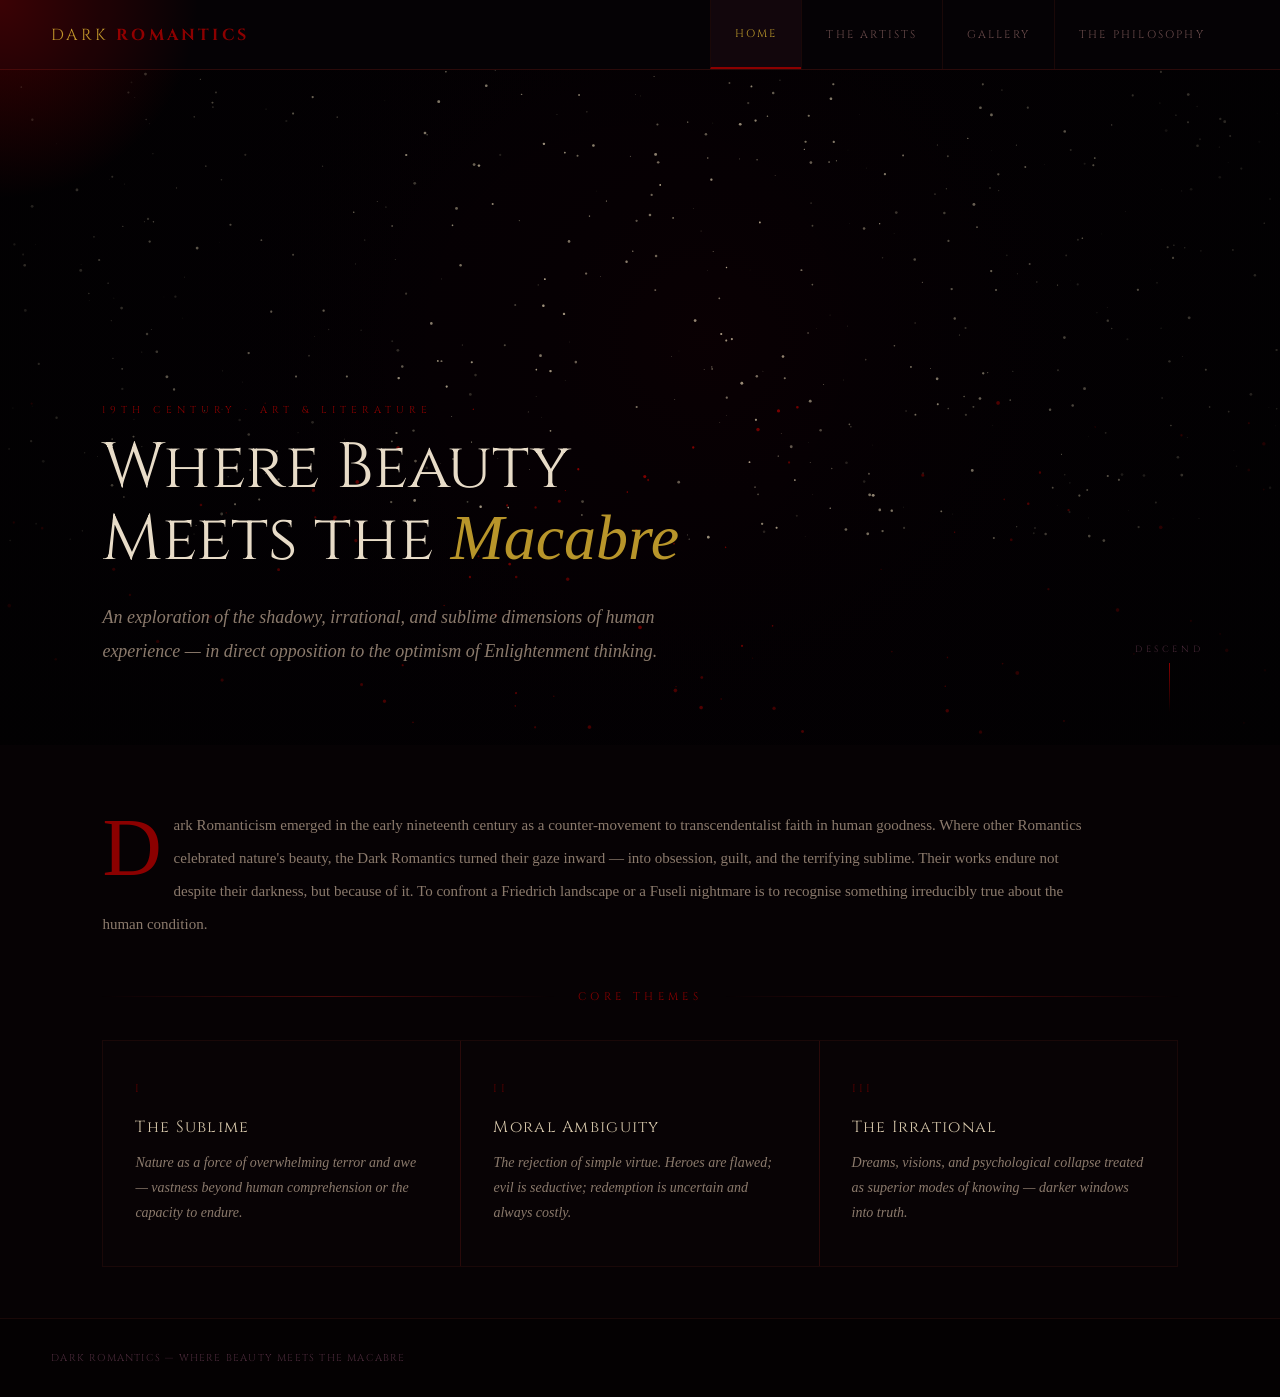
==== index.html @ 2dddf221 "Rename to index" ====
<!DOCTYPE html>
<html lang="en">

<head>
    <meta charset="UTF-8">
    <meta name="viewport" content="width=device-width, initial-scale=1.0">
    <title>Dark Romantics | The Macabre Sublime</title>
    <link rel="stylesheet" href="romantics.css">
</head>

<body>
    <div class="cursor-glow"></div>

    <nav class="nav">
        <div class="logo flicker-text">Dark <b>Romantics</b></div>
        <div class="nav-links">
            <div id="n0" class="nl active" data-page="home" data-index="0">Home</div>
            <div id="n1" class="nl" data-page="artists" data-index="1">The Artists</div>
            <div id="n2" class="nl" data-page="gallery" data-index="2">Gallery</div>
            <div id="n3" class="nl" data-page="phil" data-index="3">The Philosophy</div>
    </nav>

    <div class="pg on" id="pg-home">
        <div class="hero">
            <canvas id="hero-canvas" class="hero-canvas-el"></canvas>
            <div class="vignette"></div>
            <div class="hero-txt parallax-layer" data-speed="0.3">
                <div class="eyebrow slide-up delay-1">19th Century · Art & Literature</div>
                <div class="h1 flicker-text slide-up delay-1">Where Beauty<br>Meets the <i>Macabre</i></div>
                <p class="hero-sub slide-up delay-2">An exploration of the shadowy, irrational, and sublime dimensions
                    of human
                    experience — in direct opposition to the optimism of Enlightenment thinking.</p>
            </div>
            <div class="scroll-hint"><span>Descend</span>
                <div class="scroll-line"></div>
            </div>
        </div>

        <div class="hcontent slide-up">
            <p class="body-txt drop-cap">Dark Romanticism emerged in the early nineteenth century as a counter-movement
                to transcendentalist faith in human goodness. Where other Romantics celebrated nature's beauty, the Dark
                Romantics turned their gaze inward — into obsession, guilt, and the terrifying sublime. Their works
                endure not despite their darkness, but because of it. To confront a Friedrich landscape or a Fuseli
                nightmare is to recognise something irreducibly true about the human condition.</p>

            <div class="divider"><span class="sec-label">Core Themes</span></div>
            <div class="grid">
                <div class="tc hover-glow">
                    <div class="tc-num">I</div>
                    <div class="tc-title">The Sublime</div>
                    <p class="tc-body">Nature as a force of overwhelming terror and awe — vastness beyond human
                        comprehension or the capacity to endure.</p>
                </div>
                <div class="tc hover-glow">
                    <div class="tc-num">II</div>
                    <div class="tc-title">Moral Ambiguity</div>
                    <p class="tc-body">The rejection of simple virtue. Heroes are flawed; evil is seductive; redemption
                        is uncertain and always costly.</p>
                </div>
                <div class="tc hover-glow">
                    <div class="tc-num">III</div>
                    <div class="tc-title">The Irrational</div>
                    <p class="tc-body">Dreams, visions, and psychological collapse treated as superior modes of knowing
                        — darker windows into truth.</p>
                </div>
            </div>
        </div>
    </div>

    <div class="pg" id="pg-artists">
        <div class="hcontent slide-up delay-1" style="padding-bottom:32px">
            <div class="divider"><span class="sec-label">The Artists</span></div>
            <p class="body-txt" style="margin:0">The figures who defined the movement — painters, poets, and novelists
                who dared to illuminate what others feared to name.</p>
        </div>
        <div class="ag slide-up delay-2">
            <div class="ac hover-glow">
                <div class="ac-n">01</div>
                <div class="ac-name">Caspar David Friedrich</div>
                <div class="ac-dates">1774 – 1840 · German</div>
                <p class="ac-bio">The foremost landscape painter of the Romantic period. Friedrich's canvases place
                    solitary figures before vast, indifferent nature — his Rückenfigur technique immersing the viewer in
                    existential contemplation before horizons that offer no comfort.</p><span class="ac-tag">Sublime
                    Landscapes</span>
            </div>
            <div class="ac hover-glow">
                <div class="ac-n">02</div>
                <div class="ac-name">Francisco Goya</div>
                <div class="ac-dates">1746 – 1828 · Spanish</div>
                <p class="ac-bio">Goya's late Black Paintings are among the most harrowing works in Western art history
                    — a private vision of madness, war, and devouring myth painted directly onto the walls of his own
                    home, discovered only after his death.</p><span class="ac-tag">Horror & War</span>
            </div>
            <div class="ac hover-glow">
                <div class="ac-n">03</div>
                <div class="ac-name">Henry Fuseli</div>
                <div class="ac-dates">1741 – 1825 · Swiss–British</div>
                <p class="ac-bio">Fuseli's The Nightmare (1781) is the emblematic image of Dark Romanticism — a demon
                    crouching upon a sleeping woman as a pale horse looms through curtains, rendering the unconscious as
                    a site of violation and dread.</p><span class="ac-tag">Dreams & Demons</span>
            </div>
            <div class="ac hover-glow">
                <div class="ac-n">04</div>
                <div class="ac-name">Edgar Allan Poe</div>
                <div class="ac-dates">1809 – 1849 · American</div>
                <p class="ac-bio">Poe's tales and poems form the literary core of the movement. His exploration of
                    guilt, obsession, and psychological collapse — in The Tell-Tale Heart, The Raven, and The Fall of
                    the House of Usher — defined Gothic fiction for all generations that followed.</p><span
                    class="ac-tag">Gothic Fiction</span>
            </div>
        </div>
    </div>

    <div class="pg" id="pg-gallery">
        <div class="gal-intro slide-up delay-1">
            <div class="divider"><span class="sec-label">Gallery</span></div>
            <p class="body-txt" style="margin: 0;font-style: italic;text-align: center;">Hover to reveal each work from
                the canon. These atmospheric masterpieces now pull directly from the public domain archives.</p>
        </div>
        <div class="gal-grid slide-up delay-2">
            <a class="gi"
                href="https://en.wikipedia.org/wiki/Wanderer_above_the_Sea_of_Fog"
                target="_blank">
                <img src="img/Caspar_David_Friedrich_-_Wanderer_above_the_sea_of_fog.jpg" class="gi-img"
                    alt="Wanderer Above the Sea of Fog">
                <div class="gi-overlay">
                    <div class="gi-title">Wanderer Above the Sea of Fog</div>
                    <div class="gi-artist">Caspar David Friedrich</div>
                    <div class="gi-year">1818</div>
                </div>
            </a>
            <a class="gi"
                href="https://en.wikipedia.org/wiki/The_Nightmare"
                target="_blank">
                <img src="img/John_Henry_Fuseli_-_The_Nightmare.jpg" class="gi-img" alt="The Nightmare">
                <div class="gi-overlay">
                    <div class="gi-title">The Nightmare</div>
                    <div class="gi-artist">Henry Fuseli</div>
                    <div class="gi-year">1781</div>
                </div>
            </a>
            <a class="gi"
                href="https://en.wikipedia.org/wiki/Witches%27_Flight"
                target="_blank">
                <img src="img/Witches_Flight_Goya.jpg" class="gi-img" alt="Witches' Flight">
                <div class="gi-overlay">
                    <div class="gi-title">Witches' Flight</div>
                    <div class="gi-artist">Francisco Goya</div>
                    <div class="gi-year">1798</div>
                </div>
            </a>
            <a class="gi"
                href="https://en.wikipedia.org/wiki/Two_Men_Contemplating_the_Moon"
                target="_blank">
                <img src="img/Caspar_David_Friedrich_-_Two_Men_Contemplating_the_Moon_-_Google_Art_Project.jpg"
                    class="gi-img" alt="Two Men Contemplating the Moon">
                <div class="gi-overlay">
                    <div class="gi-title">Two Men Contemplating the Moon</div>
                    <div class="gi-artist">Caspar David Friedrich</div>
                    <div class="gi-year">1825</div>
                </div>
            </a>
            <a class="gi"
                href="https://en.wikipedia.org/wiki/The_Third_of_May_1808"
                target="_blank">
                <img src="img/El_tres_de_mayo_de_1808_en_Madrid.jpg" class="gi-img" alt="The Third of May 1808">
                <div class="gi-overlay">
                    <div class="gi-title">The Third of May 1808</div>
                    <div class="gi-artist">Francisco Goya</div>
                    <div class="gi-year">1814</div>
                </div>
            </a>
            <a class="gi"
                href="https://en.wikipedia.org/wiki/The_Abbey_in_the_Oakwood"
                target="_blank">
                <img src="img/Caspar_David_Friedrich_-_Abtei_im_Eichwald_-_Google_Art_Project.jpg" class="gi-img"
                    alt="The Abbey in the Oakwood">
                <div class="gi-overlay">
                    <div class="gi-title">The Abbey in the Oakwood</div>
                    <div class="gi-artist">Caspar David Friedrich</div>
                    <div class="gi-year">1810</div>
                </div>
            </a>
        </div>
    </div>

    <div class="pg" id="pg-phil">
        <div class="phil slide-up delay-1">
            <div class="phil-side">
                <div class="phil-toc-head">Contents</div>
                <div class="ti on" data-phil="o">Origins of the movement</div>
                <div class="ti" data-phil="e">Against Enlightenment</div>
                <div class="ti" data-phil="s">The Burkean Sublime</div>
                <div class="ti" data-phil="l">Legacy & influence</div>
            </div>
            <div class="phil-main">
                <div id="pp-o" class="phil-section on">
                    <div class="ph2">Origins of the movement</div>
                    <div class="phil-body">
                        <p>Dark Romanticism did not arise from a vacuum. It emerged in the early decades of the nineteenth century as the shadow-self of mainstream Romanticism — sharing its rejection of Enlightenment rationalism, but diverging sharply in its conclusions about human nature and the natural world.</p>
                        <p>Where figures like Wordsworth saw nature as a source of moral instruction and spiritual renewal, the Dark Romantics — Friedrich, Goya, Fuseli, and their literary counterparts — experienced the same sublime landscapes as something altogether more terrifying: vast, indifferent, and alien to the human soul.</p>
                        <div class="blockquote"><p>"The boundaries of my domain are the boundaries of the universe."</p><cite>— Attributed to Friedrich's artistic philosophy</cite></div>
                        <p>The movement's origins are inseparable from the political upheavals of the era: the Napoleonic Wars, the failure of revolutionary idealism, and the dawning realisation that reason alone could not secure human dignity.</p>
                    </div>
                </div>
                <div id="pp-e" class="phil-section">
                    <div class="ph2">Against Enlightenment</div>
                    <div class="phil-body">
                        <p>The Enlightenment project rested on confidence in reason as the engine of human progress. Dark Romanticism constitutes a sustained artistic rebuttal of this faith — turning instead toward dreams, visions, psychological obsession, and the parts of experience that reason could neither explain nor contain.</p>
                        <div class="blockquote"><p>"The sleep of reason produces monsters."</p><cite>— Francisco Goya, Los Caprichos No. 43, 1799</cite></div>
                        <p>Goya's meaning is characteristically ambiguous: it is unclear whether the monsters arise because reason sleeps, or whether reason itself is the monster revealed in sleep. This irresolution is the movement's truest philosophical signature.</p>
                    </div>
                </div>
                <div id="pp-s" class="phil-section">
                    <div class="ph2">The Burkean Sublime</div>
                    <div class="phil-body">
                        <p>Edmund Burke's 1757 treatise distinguished the beautiful — harmonious, finite, reassuring — from the sublime: vast, obscure, powerful, and verging on terror. For the Dark Romantics, this terror was not merely aesthetic but existential.</p>
                        <p>Friedrich's figures stand at cliff edges, their backs turned to the viewer, gazing into distances that dwarf and potentially annihilate the self. The sublimity is not uplifting. It is vertiginous. It is a confrontation with the possibility that the universe is not arranged for human comfort.</p>
                    </div>
                </div>
                <div id="pp-l" class="phil-section">
                    <div class="ph2">Legacy & influence</div>
                    <div class="phil-body">
                        <p>The influence of Dark Romanticism on subsequent cultural history is immense. The movement directly prefigures Symbolism and Expressionism in the visual arts; in literature, it plants the seeds of Gothic fiction, horror, and the psychological novel.</p>
                        <p>Contemporary artists from Anselm Kiefer to Guillermo del Toro have acknowledged the movement's enduring power. In an age of accelerating technological optimism, Dark Romanticism's insistence on the irreducible darkness at the heart of human experience feels, if anything, more urgently necessary than ever.</p>
                    </div>
                </div>
            </div>
        </div>
    </div>

    <div class="foot">
        <span class="foot-copy">Dark Romantics — Where Beauty Meets the Macabre</span>
    </div>

    <script src="romantics.js"></script>
</body>

</html>
---- romantics.css ----
@import url('https://fonts.googleapis.com/css2?family=IM+Fell+English:ital@0;1&family=Cinzel:wght@400;600&display=swap');

* {
    margin: 0;
    padding: 0;
    box-sizing: border-box;
}

:root {
    --black: #060204;
    --redblack: #0a0407;
    --bloodred: #8b0000;
    --darkred: #5a0000;
    --white: #e8dcc8;
    --sand: #d4c5a9;
    --grey: #8b7a6c;
    --gold: #b8952a;
    --serif: 'TEXT', Georgia, serif;
    --display: 'Cinzel', Georgia, serif;
}

body {
    width: 100%;
    max-width: 100% !important;
    min-height: 100vh;
    overflow-x: hidden;
    scroll-behavior: smooth;

    background: var(--black);
    display: flex;
    flex-direction: column;

    color: var(--grey);
}

/* Cursor */
body {
    cursor: none;
}

.cursor-glow {
    position: fixed;
    top: 0;
    left: 0;
    width: 400px;
    height: 400px;
    background: radial-gradient(circle, rgba(139, 0, 0, 0.395), rgba(0, 0, 0, 0) 70%);
    border-radius: 50%;
    transform: translate(-50%, -50%);
    pointer-events: none;
    z-index: 9999;
    transition: opacity 0.3s;
    mix-blend-mode: screen;
}

/* Animaton */
@keyframes candleFlicker {

    0%,
    100% {
        opacity: 1;
        text-shadow: 0 0 10px rgba(139, 0, 0, 0.4);
    }

    50% {
        opacity: 0.8;
        text-shadow: 0 0 2px rgba(139, 0, 0, 0.2);
    }

    75% {
        opacity: 0.95;
        text-shadow: 0 0 15px rgba(139, 0, 0, 0.6);
    }
}

.flicker-text {
    animation: candleFlicker 4s infinite alternate;
}

.hover-glow {
    transition: all 0.5s cubic-bezier(0.2, 0.8, 0.2, 1);
}

.hover-glow:hover {
    transform: translateY(-5px);
    box-shadow: 0 10px 30px rgba(0, 0, 0, 0.8), inset 0 0 20px rgba(139, 0, 0, 0.1);
}

.slide-up {
    opacity: 0;
    transform: translateY(30px);
}

.pg.on .slide-up {
    animation: slideUpAnim 0.8s cubic-bezier(0.2, 0.8, 0.2, 1) forwards;
}

.pg.on .delay-1 {
    animation-delay: 0.1s;
}

.pg.on .delay-2 {
    animation-delay: 0.3s;
}

@keyframes slideUpAnim {
    to {
        opacity: 1;
        transform: translateY(0);
    }
}

/* Nav */
.nav {
    background: rgba(6, 3, 6, 0.95);
    backdrop-filter: blur(10px);
    border-bottom: 1px solid #2a0a0a;
    display: flex;
    align-items: center;
    justify-content: space-between;
    padding: 0 4vw;
    height: 70px;
    position: sticky;
    top: 0;
    z-index: 100;
}

.logo {
    font-family: var(--display);
    font-size: 16px;
    letter-spacing: .2em;
    color: var(--gold);
    text-transform: uppercase;
}

.logo b {
    color: var(--bloodred);
}

.nav-links {
    display: flex;
    height: 100%;
}

.nl {
    font-family: var(--display);
    font-size: 11px;
    letter-spacing: .2em;
    text-transform: uppercase;
    color: #6a4b4b;
    padding: 0 24px;
    display: flex;
    align-items: center;
    border-left: 1px solid #1a0808;
    transition: 0.4s;
}

.nl:hover,
.nl.active {
    color: var(--sand);
    background: #12060c;
}

.nl.active {
    color: var(--gold);
    border-bottom: 2px solid var(--bloodred);
}

/* Pages */
.pg {
    display: none;
    flex: 1;
}

.pg.on {
    display: block;
}

.hero {
    position: relative;
    height: 75vh;
    min-height: 500px;
    background: #030103;
    overflow: hidden;
    display: flex;
    align-items: flex-end;
    padding: 6vw 8vw;
}

.hero-canvas-el {
    position: absolute;
    inset: 0;
    width: 100%;
    height: 100%;
}

.vignette {
    position: absolute;
    inset: 0;
    background: radial-gradient(circle at 50% 40%, transparent 20%, rgba(2, 1, 2, 0.95) 100%);
    pointer-events: none;
}

.hero-txt {
    position: relative;
    z-index: 2;
    max-width: 800px;
}

.eyebrow {
    font-family: var(--display);
    font-size: 10px;
    letter-spacing: .5em;
    color: var(--bloodred);
    text-transform: uppercase;
    margin-bottom: 16px;
}

.h1 {
    font-family: var(--display);
    font-size: clamp(40px, 5vw, 64px);
    color: var(--white);
    line-height: 1.1;
    font-weight: 400;
    margin-bottom: 24px;
}

.h1 i {
    color: var(--gold);
    font-style: italic;
    font-family: var(--serif);
}

.hero-sub {
    font-family: var(--serif);
    font-size: clamp(14px, 1.5vw, 18px);
    color: var(--grey);
    max-width: 600px;
    line-height: 1.9;
    font-style: italic;
}

.scroll-hint {
    position: absolute;
    bottom: 32px;
    right: 6vw;
    z-index: 2;
    display: flex;
    flex-direction: column;
    align-items: center;
    gap: 8px;
}

.scroll-hint span {
    font-family: var(--display);
    font-size: 9px;
    letter-spacing: .4em;
    color: #4a2a3a;
    text-transform: uppercase;
}

.scroll-line {
    width: 1px;
    height: 50px;
    background: linear-gradient(to bottom, var(--bloodred), transparent);
    animation: scrollpulse 2.5s ease-in-out infinite;
}

@keyframes scrollpulse {

    0%,
    100% {
        transform: scaleY(0.3);
        opacity: 0.2;
        transform-origin: top;
    }

    50% {
        transform: scaleY(1);
        opacity: 1;
        transform-origin: top;
    }
}

.hcontent {
    padding: 5vw 8vw 2vw;
}

.drop-cap::first-letter {
    font-family: var(--serif);
    float: left;
    font-size: 82px;
    line-height: .75;
    color: var(--bloodred);
    margin: 0 12px 0 0;
    padding-top: 8px;
}

.body-txt {
    font-family: var(--serif);
    font-size: 15px;
    color: var(--grey);
    line-height: 2.2;
    margin-bottom: 36px;
    max-width: 1000px;
}

.sec-label {
    font-family: var(--display);
    font-size: 11px;
    letter-spacing: .4em;
    color: var(--bloodred);
    text-transform: uppercase;
}

.divider {
    display: flex;
    align-items: center;
    gap: 24px;
    margin: 48px 0 36px;
}

.divider::before,
.divider::after {
    content: '';
    flex: 1;
    height: 1px;
    background: linear-gradient(90deg, transparent, #4a0a0a, transparent);
}

/* Pages Grids */
.grid {
    display: grid;
    grid-template-columns: repeat(auto-fit, minmax(300px, 1fr));
    gap: 1px;
    background: #2a0a0a;
    border: 1px solid #1a0808;
    margin-bottom: 2vw;
}

.tc {
    background: #080305;
    padding: 40px 32px;
    position: relative;
    overflow: hidden;
}

.tc-num {
    font-family: var(--display);
    font-size: 11px;
    letter-spacing: .3em;
    color: var(--darkred);
    margin-bottom: 20px;
}

.tc-title {
    font-family: var(--display);
    font-size: 16px;
    color: var(--sand);
    margin-bottom: 12px;
    letter-spacing: .08em;
}

.tc-body {
    font-family: var(--serif);
    font-size: 14px;
    color: var(--grey);
    line-height: 1.8;
    font-style: italic;
}

.ag {
    display: grid;
    grid-template-columns: repeat(auto-fit, minmax(400px, 1fr));
    gap: 1px;
    background: #2a0a0a;
    margin: 0 8vw 4vw;
    border: 1px solid #1a0808;
}

.ac {
    background-color: #080305;
    padding: 48px;
    border-left: 3px solid transparent;
}

.ac:hover {
    border-left-color: var(--bloodred);
}

.ac-n {
    font-family: var(--display);
    font-size: 10px;
    letter-spacing: .2em;
    color: #4a2a2a;
    margin-bottom: 12px;
}

.ac-name {
    font-family: var(--display);
    font-size: 24px;
    color: var(--white);
    margin-bottom: 6px;
}

.ac-dates {
    font-family: var(--serif);
    font-size: 13px;
    color: #7a4a4a;
    margin-bottom: 20px;
    letter-spacing: .08em;
    font-style: italic;
}

.ac-bio {
    font-family: var(--serif);
    font-size: 15px;
    color: var(--grey);
    line-height: 1.9;
    font-style: italic;
}

.ac-tag {
    display: inline-block;
    margin-top: 24px;
    font-family: var(--display);
    font-size: 9px;
    letter-spacing: .2em;
    text-transform: uppercase;
    color: var(--bloodred);
    border: 1px solid #3a0808;
    padding: 6px 16px;
    background: rgba(139, 0, 0, 0.05);
}

.gal-grid {
    display: grid;
    grid-template-columns: repeat(auto-fill, minmax(300px, 1fr));
    gap: 1px;
    background: #2a0a0a;
    margin: 0 8vw 4vw;
    border: 1px solid #1a0808;
}

.gi {
    position: relative;
    overflow: hidden;
    aspect-ratio: 2/3;
    background: #050203;
    cursor: none;
    display: block;
    color: inherit;
    text-decoration: none;
}

.gi-img {
    width: 100%;
    height: 100%;
    object-fit: scale-down;
    filter: brightness(0.6) contrast(1.1) saturate(0.8) sepia(0.2);
    transition: filter 0.6s ease, transform 1s ease;
}

.gi:hover .gi-img {
    filter: brightness(0.3) contrast(1.3) saturate(0.5);
    transform: scale(1.05);
}

.gi-overlay {
    position: absolute;
    inset: 0;
    background: linear-gradient(to top, rgba(4, 1, 4, 0.98), rgba(4, 1, 4, 0.1));
    display: flex;
    flex-direction: column;
    align-items: center;
    justify-content: flex-end;
    padding: 40px 32px;
    opacity: 0;
    transition: opacity .6s ease;
    border-bottom: 2px solid var(--bloodred);
}

.gi:hover .gi-overlay {
    opacity: 1;
}

.gi-title {
    font-family: var(--display);
    font-size: 16px;
    color: var(--sand);
    text-align: center;
    margin-bottom: 12px;
    letter-spacing: .08em;
    line-height: 1.4;
}

.gi-artist {
    font-family: var(--serif);
    font-size: 13px;
    color: var(--bloodred);
    letter-spacing: .1em;
    font-style: italic;
}

.gi-year {
    font-family: var(--display);
    font-size: 10px;
    letter-spacing: .25em;
    color: #6a4040;
    margin-top: 10px;
}

.phil {
    display: grid;
    grid-template-columns: 300px 1fr;
    border-top: 1px solid #1a0808;
    min-height: 70vh;
}

.phil-side {
    background: #060204;
    border-right: 1px solid #1a0808;
    padding: 5vw 3vw;
}

.phil-toc-head {
    font-family: var(--display);
    font-size: 11px;
    letter-spacing: .35em;
    color: var(--darkred);
    margin-bottom: 32px;
    text-transform: uppercase;
}

.ti {
    font-family: var(--serif);
    font-size: 15px;
    color: #6a4b4b;
    padding: 16px 0;
    border-bottom: 1px solid #150810;
    cursor: none;
    transition: all .3s ease;
    font-style: italic;
}

.ti:hover {
    color: var(--sand);
    padding-left: 8px;
}

.ti.on {
    color: var(--white);
    padding-left: 12px;
    border-bottom-color: var(--bloodred);
}

.ti.on::before {
    content: '— ';
    color: var(--bloodred);
}

.phil-section.on {
    display: block;
}

.phil-section {
    display: none;
}

.phil-main {
    padding: 6vw 8vw;
    background: #080305;
}

.ph2 {
    font-family: var(--display);
    font-size: 28px;
    color: var(--white);
    font-weight: 400;
    margin-bottom: 32px;
    letter-spacing: .05em;
}

.phil-body {
    font-family: var(--serif);
    font-size: 16px;
    color: var(--grey);
    line-height: 2.2;
    font-style: italic;
    max-width: 800px;
}

.phil-body p {
    margin-bottom: 24px;
}

.blockquote {
    border-left: 2px solid var(--bloodred);
    padding: 24px 32px;
    margin: 40px 0;
    background: linear-gradient(90deg, #0d0406, transparent);
}

.blockquote p {
    font-family: var(--serif);
    font-size: 19px;
    color: var(--sand);
    font-style: italic;
    line-height: 1.8;
    margin: 0 0 16px;
}

.blockquote cite {
    font-family: var(--display);
    font-size: 10px;
    letter-spacing: .2em;
    color: var(--bloodred);
    text-transform: uppercase;
}

/* Footer */
.foot {
    background: #040102;
    border-top: 1px solid #1a0808;
    padding: 32px 4vw;
    display: flex;
    justify-content: space-between;
    align-items: center;
    margin-top: auto;
}

.foot-copy {
    font-family: var(--display);
    font-size: 10px;
    color: #4a2a3a;
    text-transform: uppercase;
    letter-spacing: .12em;
}
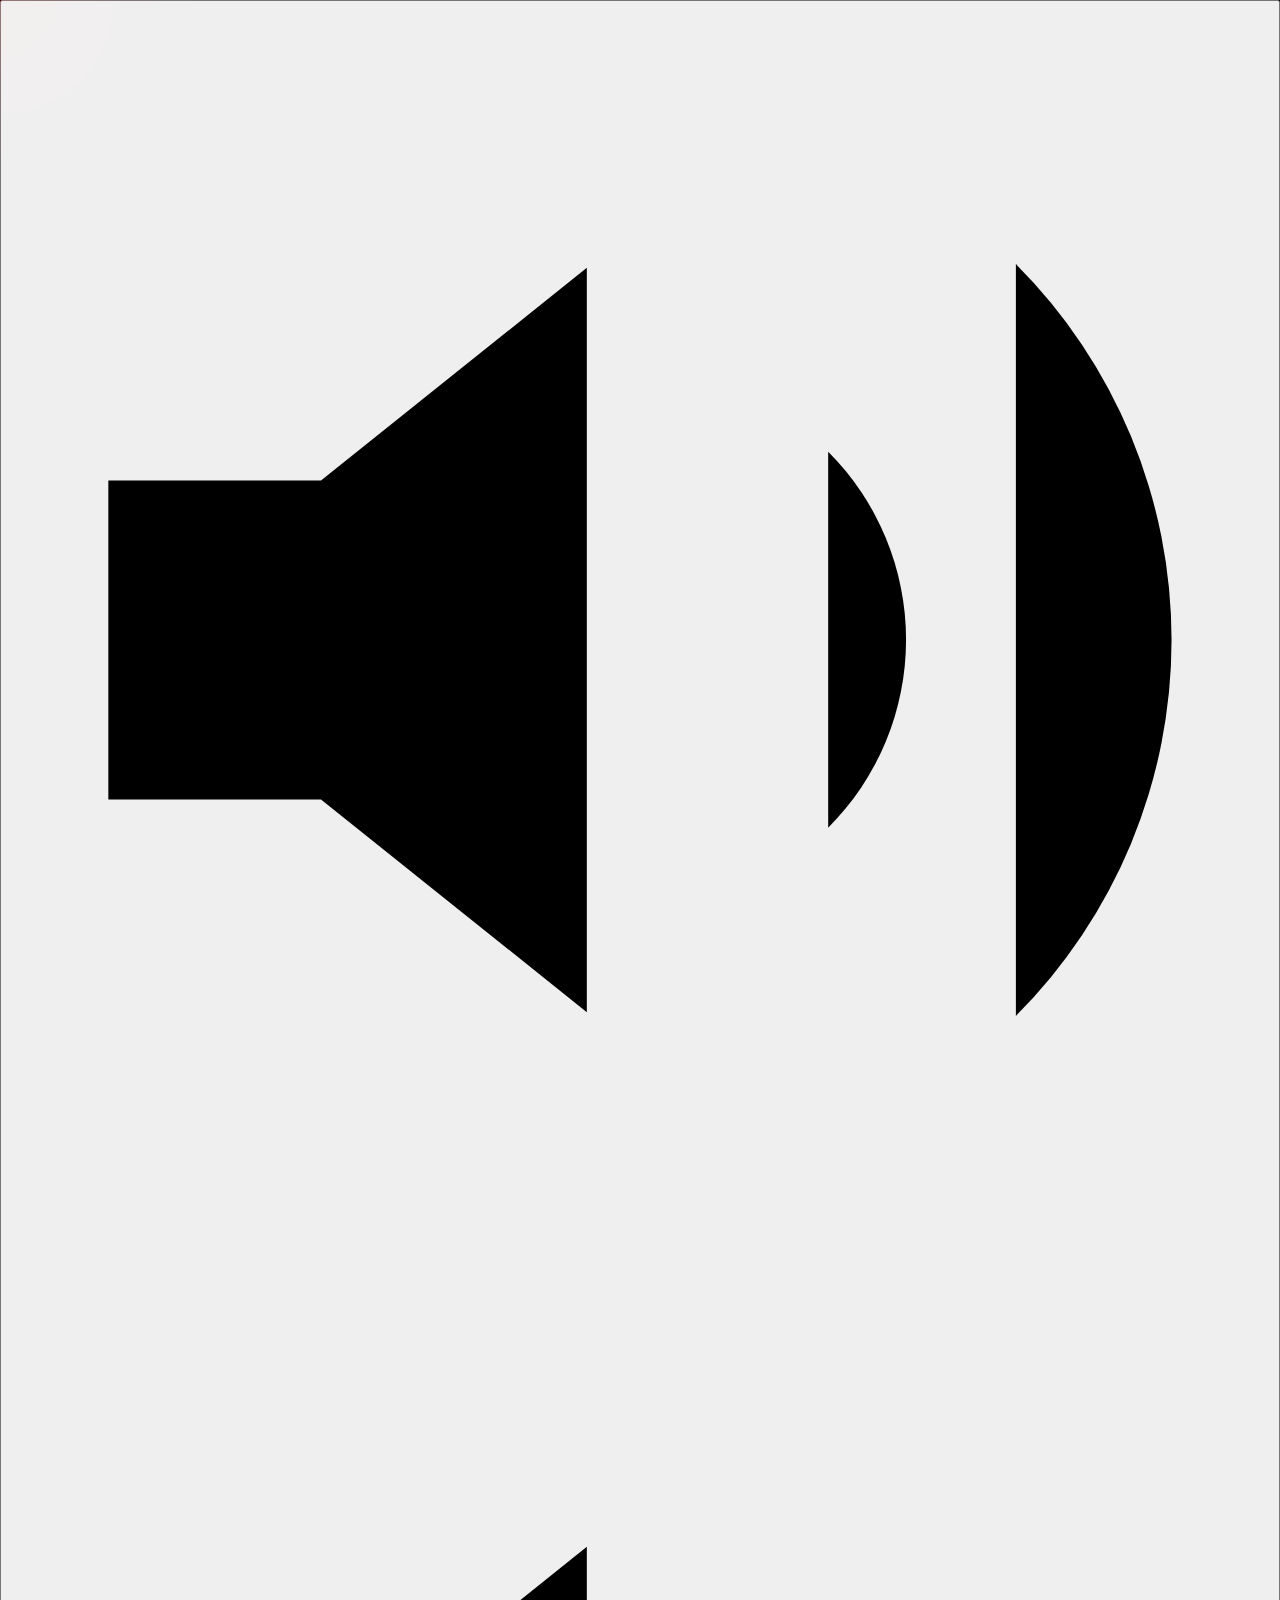
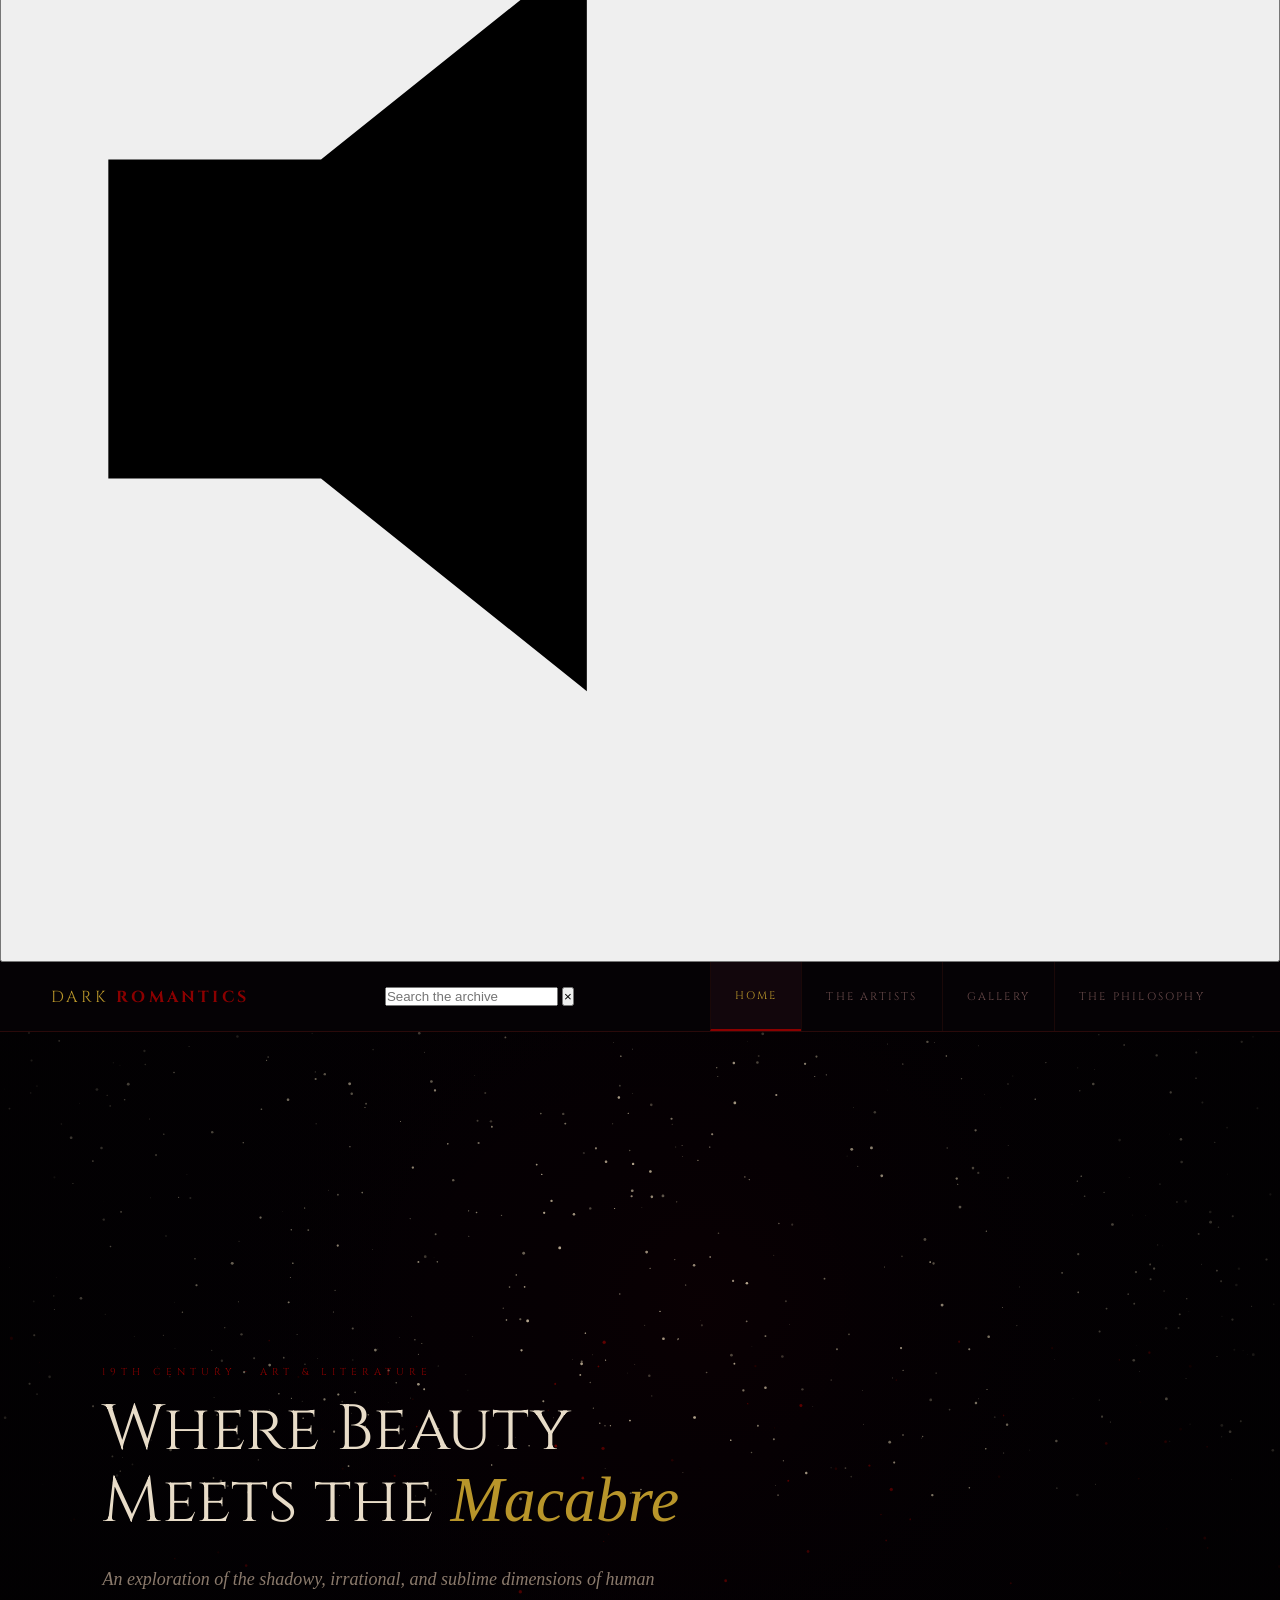
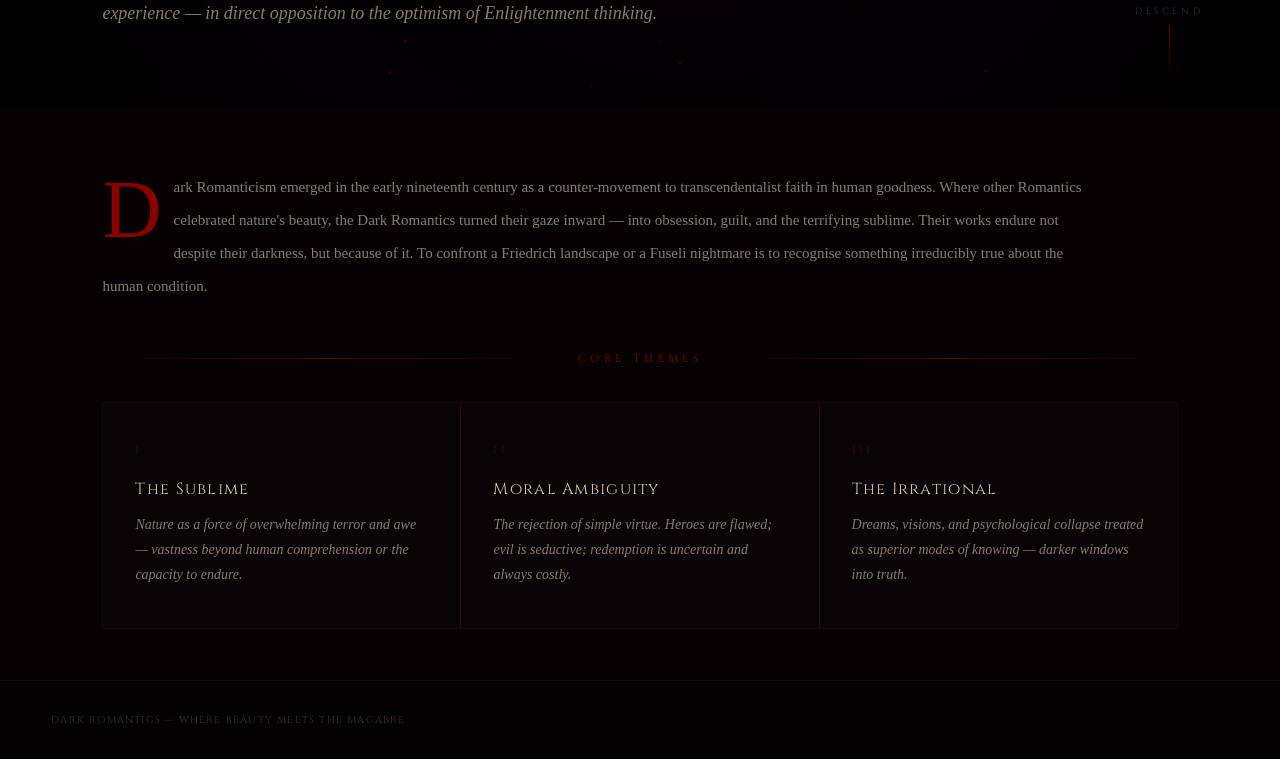
==== commit d4cf933a: "Update index.html" ====
--- a/index.html
+++ b/index.html
@@ -10,14 +10,36 @@
 
 <body>
     <div class="cursor-glow"></div>
+    <audio id="bg-music" src="assets/903efba0-f496-4e59-9532-8236be4bcba6.mp3" preload="auto" loop></audio>
+    <button class="music-toggle" type="button">
+        <svg class="music-toggle-icon music-toggle-icon--volume-2 lucide lucide-volume-2" data-icon="lucide:volume-2"
+            viewBox="0 0 24 24">
+            <path d="M11 5 6 9H2v6h4l5 4V5Z"></path>
+            <path d="M15.54 8.46a5 5 0 0 1 0 7.07"></path>
+            <path d="M19.07 4.93a10 10 0 0 1 0 14.14"></path>
+        </svg>
+        <svg class="music-toggle-icon music-toggle-icon--volume-x lucide lucide-volume-x" data-icon="lucide:volume-x"
+            viewBox="0 0 24 24">
+            <path d="M11 5 6 9H2v6h4l5 4V5Z"></path>
+            <path d="m22 9-6 6"></path>
+            <path d="m16 9 6 6"></path>
+        </svg>
+    </button>
 
     <nav class="nav">
         <div class="logo flicker-text">Dark <b>Romantics</b></div>
+        <div class="site-search" role="search">
+            <input class="site-search-input" type="search" autocomplete="off" spellcheck="false"
+                aria-label="Search Dark Romantics" placeholder="Search the archive">
+            <button class="site-search-clear" type="button" aria-label="Clear search">&times;</button>
+            <div class="site-search-results" role="listbox" aria-label="Search results"></div>
+        </div>
         <div class="nav-links">
             <div id="n0" class="nl active" data-page="home" data-index="0">Home</div>
             <div id="n1" class="nl" data-page="artists" data-index="1">The Artists</div>
             <div id="n2" class="nl" data-page="gallery" data-index="2">Gallery</div>
             <div id="n3" class="nl" data-page="phil" data-index="3">The Philosophy</div>
+        </div>
     </nav>
 
     <div class="pg on" id="pg-home">
@@ -118,9 +140,7 @@
                 the canon. These atmospheric masterpieces now pull directly from the public domain archives.</p>
         </div>
         <div class="gal-grid slide-up delay-2">
-            <a class="gi"
-                href="https://en.wikipedia.org/wiki/Wanderer_above_the_Sea_of_Fog"
-                target="_blank">
+            <a class="gi" href="https://en.wikipedia.org/wiki/Wanderer_above_the_Sea_of_Fog" target="_blank">
                 <img src="img/Caspar_David_Friedrich_-_Wanderer_above_the_sea_of_fog.jpg" class="gi-img"
                     alt="Wanderer Above the Sea of Fog">
                 <div class="gi-overlay">
@@ -129,9 +149,7 @@
                     <div class="gi-year">1818</div>
                 </div>
             </a>
-            <a class="gi"
-                href="https://en.wikipedia.org/wiki/The_Nightmare"
-                target="_blank">
+            <a class="gi" href="https://en.wikipedia.org/wiki/The_Nightmare" target="_blank">
                 <img src="img/John_Henry_Fuseli_-_The_Nightmare.jpg" class="gi-img" alt="The Nightmare">
                 <div class="gi-overlay">
                     <div class="gi-title">The Nightmare</div>
@@ -139,9 +157,7 @@
                     <div class="gi-year">1781</div>
                 </div>
             </a>
-            <a class="gi"
-                href="https://en.wikipedia.org/wiki/Witches%27_Flight"
-                target="_blank">
+            <a class="gi" href="https://en.wikipedia.org/wiki/Witches%27_Flight" target="_blank">
                 <img src="img/Witches_Flight_Goya.jpg" class="gi-img" alt="Witches' Flight">
                 <div class="gi-overlay">
                     <div class="gi-title">Witches' Flight</div>
@@ -149,9 +165,7 @@
                     <div class="gi-year">1798</div>
                 </div>
             </a>
-            <a class="gi"
-                href="https://en.wikipedia.org/wiki/Two_Men_Contemplating_the_Moon"
-                target="_blank">
+            <a class="gi" href="https://en.wikipedia.org/wiki/Two_Men_Contemplating_the_Moon" target="_blank">
                 <img src="img/Caspar_David_Friedrich_-_Two_Men_Contemplating_the_Moon_-_Google_Art_Project.jpg"
                     class="gi-img" alt="Two Men Contemplating the Moon">
                 <div class="gi-overlay">
@@ -160,9 +174,7 @@
                     <div class="gi-year">1825</div>
                 </div>
             </a>
-            <a class="gi"
-                href="https://en.wikipedia.org/wiki/The_Third_of_May_1808"
-                target="_blank">
+            <a class="gi" href="https://en.wikipedia.org/wiki/The_Third_of_May_1808" target="_blank">
                 <img src="img/El_tres_de_mayo_de_1808_en_Madrid.jpg" class="gi-img" alt="The Third of May 1808">
                 <div class="gi-overlay">
                     <div class="gi-title">The Third of May 1808</div>
@@ -170,9 +182,7 @@
                     <div class="gi-year">1814</div>
                 </div>
             </a>
-            <a class="gi"
-                href="https://en.wikipedia.org/wiki/The_Abbey_in_the_Oakwood"
-                target="_blank">
+            <a class="gi" href="https://en.wikipedia.org/wiki/The_Abbey_in_the_Oakwood" target="_blank">
                 <img src="img/Caspar_David_Friedrich_-_Abtei_im_Eichwald_-_Google_Art_Project.jpg" class="gi-img"
                     alt="The Abbey in the Oakwood">
                 <div class="gi-overlay">
@@ -197,32 +207,61 @@
                 <div id="pp-o" class="phil-section on">
                     <div class="ph2">Origins of the movement</div>
                     <div class="phil-body">
-                        <p>Dark Romanticism did not arise from a vacuum. It emerged in the early decades of the nineteenth century as the shadow-self of mainstream Romanticism — sharing its rejection of Enlightenment rationalism, but diverging sharply in its conclusions about human nature and the natural world.</p>
-                        <p>Where figures like Wordsworth saw nature as a source of moral instruction and spiritual renewal, the Dark Romantics — Friedrich, Goya, Fuseli, and their literary counterparts — experienced the same sublime landscapes as something altogether more terrifying: vast, indifferent, and alien to the human soul.</p>
-                        <div class="blockquote"><p>"The boundaries of my domain are the boundaries of the universe."</p><cite>— Attributed to Friedrich's artistic philosophy</cite></div>
-                        <p>The movement's origins are inseparable from the political upheavals of the era: the Napoleonic Wars, the failure of revolutionary idealism, and the dawning realisation that reason alone could not secure human dignity.</p>
+                        <p>Dark Romanticism did not arise from a vacuum. It emerged in the early decades of the
+                            nineteenth century as the shadow-self of mainstream Romanticism — sharing its rejection of
+                            Enlightenment rationalism, but diverging sharply in its conclusions about human nature and
+                            the natural world.</p>
+                        <p>Where figures like Wordsworth saw nature as a source of moral instruction and spiritual
+                            renewal, the Dark Romantics — Friedrich, Goya, Fuseli, and their literary counterparts —
+                            experienced the same sublime landscapes as something altogether more terrifying: vast,
+                            indifferent, and alien to the human soul.</p>
+                        <div class="blockquote">
+                            <p>"The boundaries of my domain are the boundaries of the universe."</p><cite>— Attributed
+                                to Friedrich's artistic philosophy</cite>
+                        </div>
+                        <p>The movement's origins are inseparable from the political upheavals of the era: the
+                            Napoleonic Wars, the failure of revolutionary idealism, and the dawning realisation that
+                            reason alone could not secure human dignity.</p>
                     </div>
                 </div>
                 <div id="pp-e" class="phil-section">
                     <div class="ph2">Against Enlightenment</div>
                     <div class="phil-body">
-                        <p>The Enlightenment project rested on confidence in reason as the engine of human progress. Dark Romanticism constitutes a sustained artistic rebuttal of this faith — turning instead toward dreams, visions, psychological obsession, and the parts of experience that reason could neither explain nor contain.</p>
-                        <div class="blockquote"><p>"The sleep of reason produces monsters."</p><cite>— Francisco Goya, Los Caprichos No. 43, 1799</cite></div>
-                        <p>Goya's meaning is characteristically ambiguous: it is unclear whether the monsters arise because reason sleeps, or whether reason itself is the monster revealed in sleep. This irresolution is the movement's truest philosophical signature.</p>
+                        <p>The Enlightenment project rested on confidence in reason as the engine of human progress.
+                            Dark Romanticism constitutes a sustained artistic rebuttal of this faith — turning instead
+                            toward dreams, visions, psychological obsession, and the parts of experience that reason
+                            could neither explain nor contain.</p>
+                        <div class="blockquote">
+                            <p>"The sleep of reason produces monsters."</p><cite>— Francisco Goya, Los Caprichos No. 43,
+                                1799</cite>
+                        </div>
+                        <p>Goya's meaning is characteristically ambiguous: it is unclear whether the monsters arise
+                            because reason sleeps, or whether reason itself is the monster revealed in sleep. This
+                            irresolution is the movement's truest philosophical signature.</p>
                     </div>
                 </div>
                 <div id="pp-s" class="phil-section">
                     <div class="ph2">The Burkean Sublime</div>
                     <div class="phil-body">
-                        <p>Edmund Burke's 1757 treatise distinguished the beautiful — harmonious, finite, reassuring — from the sublime: vast, obscure, powerful, and verging on terror. For the Dark Romantics, this terror was not merely aesthetic but existential.</p>
-                        <p>Friedrich's figures stand at cliff edges, their backs turned to the viewer, gazing into distances that dwarf and potentially annihilate the self. The sublimity is not uplifting. It is vertiginous. It is a confrontation with the possibility that the universe is not arranged for human comfort.</p>
+                        <p>Edmund Burke's 1757 treatise distinguished the beautiful — harmonious, finite, reassuring —
+                            from the sublime: vast, obscure, powerful, and verging on terror. For the Dark Romantics,
+                            this terror was not merely aesthetic but existential.</p>
+                        <p>Friedrich's figures stand at cliff edges, their backs turned to the viewer, gazing into
+                            distances that dwarf and potentially annihilate the self. The sublimity is not uplifting. It
+                            is vertiginous. It is a confrontation with the possibility that the universe is not arranged
+                            for human comfort.</p>
                     </div>
                 </div>
                 <div id="pp-l" class="phil-section">
                     <div class="ph2">Legacy & influence</div>
                     <div class="phil-body">
-                        <p>The influence of Dark Romanticism on subsequent cultural history is immense. The movement directly prefigures Symbolism and Expressionism in the visual arts; in literature, it plants the seeds of Gothic fiction, horror, and the psychological novel.</p>
-                        <p>Contemporary artists from Anselm Kiefer to Guillermo del Toro have acknowledged the movement's enduring power. In an age of accelerating technological optimism, Dark Romanticism's insistence on the irreducible darkness at the heart of human experience feels, if anything, more urgently necessary than ever.</p>
+                        <p>The influence of Dark Romanticism on subsequent cultural history is immense. The movement
+                            directly prefigures Symbolism and Expressionism in the visual arts; in literature, it plants
+                            the seeds of Gothic fiction, horror, and the psychological novel.</p>
+                        <p>Contemporary artists from Anselm Kiefer to Guillermo del Toro have acknowledged the
+                            movement's enduring power. In an age of accelerating technological optimism, Dark
+                            Romanticism's insistence on the irreducible darkness at the heart of human experience feels,
+                            if anything, more urgently necessary than ever.</p>
                     </div>
                 </div>
             </div>
